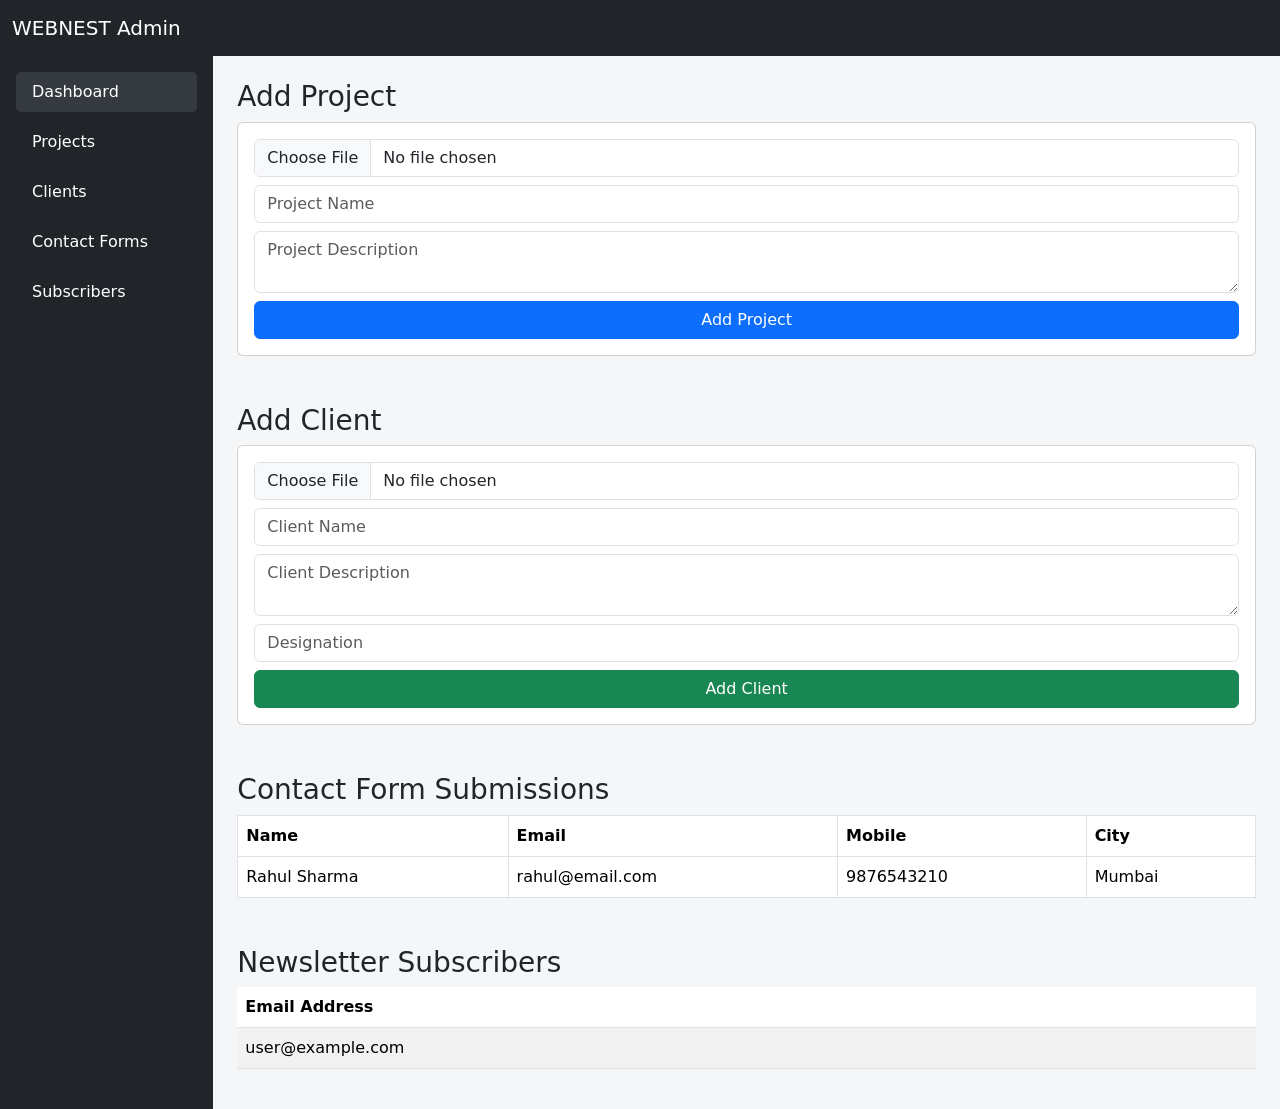
==== admin-panel/admin.html @ 75268688 "add Webnest-Initial commit" ====
<!DOCTYPE html>
<html lang="en">
<head>
    <meta charset="UTF-8">
    <title>WEBNEST Admin Panel</title>
    <meta name="viewport" content="width=device-width, initial-scale=1">

    <!-- Bootstrap -->
    <link href="https://cdn.jsdelivr.net/npm/bootstrap@5.3.2/dist/css/bootstrap.min.css" rel="stylesheet">
    <link rel="stylesheet" href="css/admin.css">
</head>
<body>

<!-- Navbar -->
<nav class="navbar navbar-dark bg-dark">
    <div class="container-fluid">
        <span class="navbar-brand">WEBNEST Admin</span>
    </div>
</nav>

<div class="container-fluid">
    <div class="row">

        <!-- Sidebar -->
        <aside class="col-md-2 sidebar p-3">
            <ul class="nav flex-column">
                <li class="nav-item"><a class="nav-link active" href="#">Dashboard</a></li>
                <li class="nav-item"><a class="nav-link" href="#projects">Projects</a></li>
                <li class="nav-item"><a class="nav-link" href="#clients">Clients</a></li>
                <li class="nav-item"><a class="nav-link" href="#contacts">Contact Forms</a></li>
                <li class="nav-item"><a class="nav-link" href="#subscribers">Subscribers</a></li>
            </ul>
        </aside>

        <!-- Main Content -->
        <main class="col-md-10 p-4">

            <!-- Projects -->
            <section id="projects" class="mb-5">
                <h3>Add Project</h3>
                <form class="card p-3">
                    <input type="file" class="form-control mb-2">
                    <input type="text" class="form-control mb-2" placeholder="Project Name">
                    <textarea class="form-control mb-2" placeholder="Project Description"></textarea>
                    <button class="btn btn-primary">Add Project</button>
                </form>
            </section>

            <!-- Clients -->
            <section id="clients" class="mb-5">
                <h3>Add Client</h3>
                <form class="card p-3">
                    <input type="file" class="form-control mb-2">
                    <input type="text" class="form-control mb-2" placeholder="Client Name">
                    <textarea class="form-control mb-2" placeholder="Client Description"></textarea>
                    <input type="text" class="form-control mb-2" placeholder="Designation">
                    <button class="btn btn-success">Add Client</button>
                </form>
            </section>

            <!-- Contact Form Data -->
            <section id="contacts" class="mb-5">
                <h3>Contact Form Submissions</h3>
                <table class="table table-bordered">
                    <thead>
                        <tr>
                            <th>Name</th>
                            <th>Email</th>
                            <th>Mobile</th>
                            <th>City</th>
                        </tr>
                    </thead>
                    <tbody>
                        <tr>
                            <td>Rahul Sharma</td>
                            <td>rahul@email.com</td>
                            <td>9876543210</td>
                            <td>Mumbai</td>
                        </tr>
                    </tbody>
                </table>
            </section>

            <!-- Subscribers -->
            <section id="subscribers">
                <h3>Newsletter Subscribers</h3>
                <table class="table table-striped">
                    <thead>
                        <tr>
                            <th>Email Address</th>
                        </tr>
                    </thead>
                    <tbody>
                        <tr>
                            <td>user@example.com</td>
                        </tr>
                    </tbody>
                </table>
            </section>

        </main>
    </div>
</div>

</body>
</html>
---- admin-panel/css/admin.css ----
body {
    background-color: #f5f6f8;
}

.sidebar {
    background-color: #212529;
    min-height: 100vh;
}

.sidebar .nav-link {
    color: #ffffff;
    margin-bottom: 10px;
}

.sidebar .nav-link:hover,
.sidebar .nav-link.active {
    background-color: #343a40;
    border-radius: 5px;
}
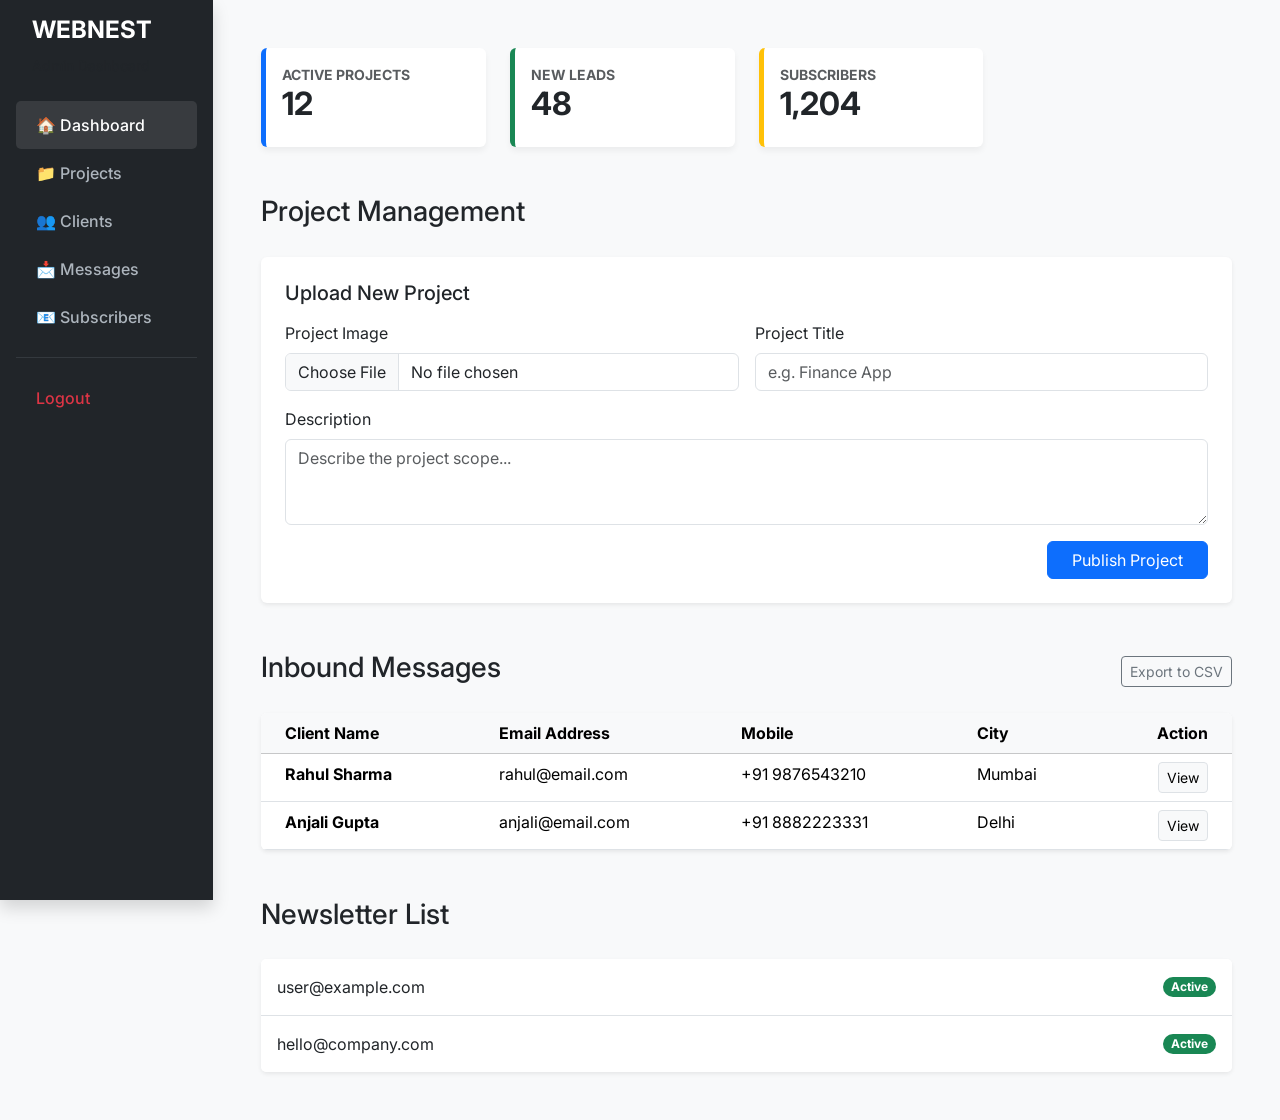
==== commit 4cd1c638: "connect admin panel" ====
--- a/admin-panel/admin.html
+++ b/admin-panel/admin.html
@@ -2,105 +2,188 @@
 <html lang="en">
 <head>
     <meta charset="UTF-8">
-    <title>WEBNEST Admin Panel</title>
     <meta name="viewport" content="width=device-width, initial-scale=1">
+    <title>WEBNEST | Management Portal</title>
+    
+    <link href="https://cdn.jsdelivr.net/npm/bootstrap@5.3.2/dist/css/bootstrap.min.css" rel="stylesheet">
+    <link href="https://fonts.googleapis.com/css2?family=Inter:wght@400;600&display=swap" rel="stylesheet">
+    
+    <style>
+        body { font-family: 'Inter', sans-serif; background-color: #f8f9fa; }
+        
+        /* Sidebar Styling */
+        .sidebar {
+            min-height: 100vh;
+            background: #212529;
+            color: white;
+            position: fixed;
+        }
+        .sidebar .nav-link {
+            color: #adb5bd;
+            font-weight: 500;
+            padding: 12px 20px;
+            transition: 0.3s;
+        }
+        .sidebar .nav-link:hover, .sidebar .nav-link.active {
+            color: white;
+            background: rgba(255,255,255,0.1);
+            border-radius: 5px;
+        }
+        
+        /* Main Content Shift */
+        main { margin-left: 16.666%; } /* Align with col-md-2 */
+        
+        .stat-card {
+            border: none;
+            border-left: 5px solid #0d6efd;
+            box-shadow: 0 4px 6px rgba(0,0,0,0.05);
+        }
 
-    <!-- Bootstrap -->
-    <link href="https://cdn.jsdelivr.net/npm/bootstrap@5.3.2/dist/css/bootstrap.min.css" rel="stylesheet">
-    <link rel="stylesheet" href="css/admin.css">
+        .section-header {
+            display: flex;
+            justify-content: space-between;
+            align-items: center;
+            margin-bottom: 20px;
+        }
+
+        @media (max-width: 768px) {
+            .sidebar { position: relative; min-height: auto; }
+            main { margin-left: 0; }
+        }
+    </style>
 </head>
 <body>
-
-<!-- Navbar -->
-<nav class="navbar navbar-dark bg-dark">
-    <div class="container-fluid">
-        <span class="navbar-brand">WEBNEST Admin</span>
-    </div>
-</nav>
 
 <div class="container-fluid">
     <div class="row">
 
-        <!-- Sidebar -->
-        <aside class="col-md-2 sidebar p-3">
+        <aside class="col-md-2 sidebar p-3 shadow">
+            <div class="mb-4 px-3">
+                <h4 class="fw-bold text-white">WEBNEST</h4>
+                <small class="text-muted">Admin Dashboard</small>
+            </div>
             <ul class="nav flex-column">
-                <li class="nav-item"><a class="nav-link active" href="#">Dashboard</a></li>
-                <li class="nav-item"><a class="nav-link" href="#projects">Projects</a></li>
-                <li class="nav-item"><a class="nav-link" href="#clients">Clients</a></li>
-                <li class="nav-item"><a class="nav-link" href="#contacts">Contact Forms</a></li>
-                <li class="nav-item"><a class="nav-link" href="#subscribers">Subscribers</a></li>
+                <li class="nav-item"><a class="nav-link active" href="#">🏠 Dashboard</a></li>
+                <li class="nav-item"><a class="nav-link" href="#projects">📁 Projects</a></li>
+                <li class="nav-item"><a class="nav-link" href="#clients">👥 Clients</a></li>
+                <li class="nav-item"><a class="nav-link" href="#contacts">📩 Messages</a></li>
+                <li class="nav-item"><a class="nav-link" href="#subscribers">📧 Subscribers</a></li>
+                <hr class="text-secondary">
+                <li class="nav-item"><a class="nav-link text-danger" href="index.html">Logout</a></li>
             </ul>
         </aside>
 
-        <!-- Main Content -->
-        <main class="col-md-10 p-4">
+        <main class="col-md-10 p-5">
+            
+            <div class="row mb-5">
+                <div class="col-md-3">
+                    <div class="card stat-card p-3">
+                        <small class="text-muted text-uppercase fw-bold">Active Projects</small>
+                        <h2 class="fw-bold">12</h2>
+                    </div>
+                </div>
+                <div class="col-md-3">
+                    <div class="card stat-card p-3 border-success">
+                        <small class="text-muted text-uppercase fw-bold">New Leads</small>
+                        <h2 class="fw-bold">48</h2>
+                    </div>
+                </div>
+                <div class="col-md-3">
+                    <div class="card stat-card p-3 border-warning">
+                        <small class="text-muted text-uppercase fw-bold">Subscribers</small>
+                        <h2 class="fw-bold">1,204</h2>
+                    </div>
+                </div>
+            </div>
 
-            <!-- Projects -->
             <section id="projects" class="mb-5">
-                <h3>Add Project</h3>
-                <form class="card p-3">
-                    <input type="file" class="form-control mb-2">
-                    <input type="text" class="form-control mb-2" placeholder="Project Name">
-                    <textarea class="form-control mb-2" placeholder="Project Description"></textarea>
-                    <button class="btn btn-primary">Add Project</button>
-                </form>
+                <div class="section-header">
+                    <h3>Project Management</h3>
+                </div>
+                <div class="card border-0 shadow-sm p-4">
+                    <h5 class="mb-3">Upload New Project</h5>
+                    <form class="row g-3">
+                        <div class="col-md-6">
+                            <label class="form-label">Project Image</label>
+                            <input type="file" class="form-control">
+                        </div>
+                        <div class="col-md-6">
+                            <label class="form-label">Project Title</label>
+                            <input type="text" class="form-control" placeholder="e.g. Finance App">
+                        </div>
+                        <div class="col-12">
+                            <label class="form-label">Description</label>
+                            <textarea class="form-control" rows="3" placeholder="Describe the project scope..."></textarea>
+                        </div>
+                        <div class="col-12 text-end">
+                            <button class="btn btn-primary px-4">Publish Project</button>
+                        </div>
+                    </form>
+                </div>
             </section>
 
-            <!-- Clients -->
-            <section id="clients" class="mb-5">
-                <h3>Add Client</h3>
-                <form class="card p-3">
-                    <input type="file" class="form-control mb-2">
-                    <input type="text" class="form-control mb-2" placeholder="Client Name">
-                    <textarea class="form-control mb-2" placeholder="Client Description"></textarea>
-                    <input type="text" class="form-control mb-2" placeholder="Designation">
-                    <button class="btn btn-success">Add Client</button>
-                </form>
+            <section id="contacts" class="mb-5">
+                <div class="section-header">
+                    <h3>Inbound Messages</h3>
+                    <button class="btn btn-outline-secondary btn-sm">Export to CSV</button>
+                </div>
+                <div class="card border-0 shadow-sm overflow-hidden">
+                    <table class="table table-hover mb-0">
+                        <thead class="table-light">
+                            <tr>
+                                <th class="ps-4">Client Name</th>
+                                <th>Email Address</th>
+                                <th>Mobile</th>
+                                <th>City</th>
+                                <th class="text-end pe-4">Action</th>
+                            </tr>
+                        </thead>
+                        <tbody>
+                            <tr>
+                                <td class="ps-4 fw-bold">Rahul Sharma</td>
+                                <td>rahul@email.com</td>
+                                <td>+91 9876543210</td>
+                                <td>Mumbai</td>
+                                <td class="text-end pe-4">
+                                    <button class="btn btn-sm btn-light border">View</button>
+                                </td>
+                            </tr>
+                            <tr>
+                                <td class="ps-4 fw-bold">Anjali Gupta</td>
+                                <td>anjali@email.com</td>
+                                <td>+91 8882223331</td>
+                                <td>Delhi</td>
+                                <td class="text-end pe-4">
+                                    <button class="btn btn-sm btn-light border">View</button>
+                                </td>
+                            </tr>
+                        </tbody>
+                    </table>
+                </div>
             </section>
 
-            <!-- Contact Form Data -->
-            <section id="contacts" class="mb-5">
-                <h3>Contact Form Submissions</h3>
-                <table class="table table-bordered">
-                    <thead>
-                        <tr>
-                            <th>Name</th>
-                            <th>Email</th>
-                            <th>Mobile</th>
-                            <th>City</th>
-                        </tr>
-                    </thead>
-                    <tbody>
-                        <tr>
-                            <td>Rahul Sharma</td>
-                            <td>rahul@email.com</td>
-                            <td>9876543210</td>
-                            <td>Mumbai</td>
-                        </tr>
-                    </tbody>
-                </table>
-            </section>
-
-            <!-- Subscribers -->
             <section id="subscribers">
-                <h3>Newsletter Subscribers</h3>
-                <table class="table table-striped">
-                    <thead>
-                        <tr>
-                            <th>Email Address</th>
-                        </tr>
-                    </thead>
-                    <tbody>
-                        <tr>
-                            <td>user@example.com</td>
-                        </tr>
-                    </tbody>
-                </table>
+                <div class="section-header">
+                    <h3>Newsletter List</h3>
+                </div>
+                <div class="card border-0 shadow-sm">
+                    <div class="list-group list-group-flush">
+                        <div class="list-group-item d-flex justify-content-between align-items-center p-3">
+                            user@example.com
+                            <span class="badge bg-success rounded-pill">Active</span>
+                        </div>
+                        <div class="list-group-item d-flex justify-content-between align-items-center p-3">
+                            hello@company.com
+                            <span class="badge bg-success rounded-pill">Active</span>
+                        </div>
+                    </div>
+                </div>
             </section>
 
         </main>
     </div>
 </div>
 
+<script src="https://cdn.jsdelivr.net/npm/bootstrap@5.3.2/dist/js/bootstrap.bundle.min.js"></script>
 </body>
-</html>
+</html>
